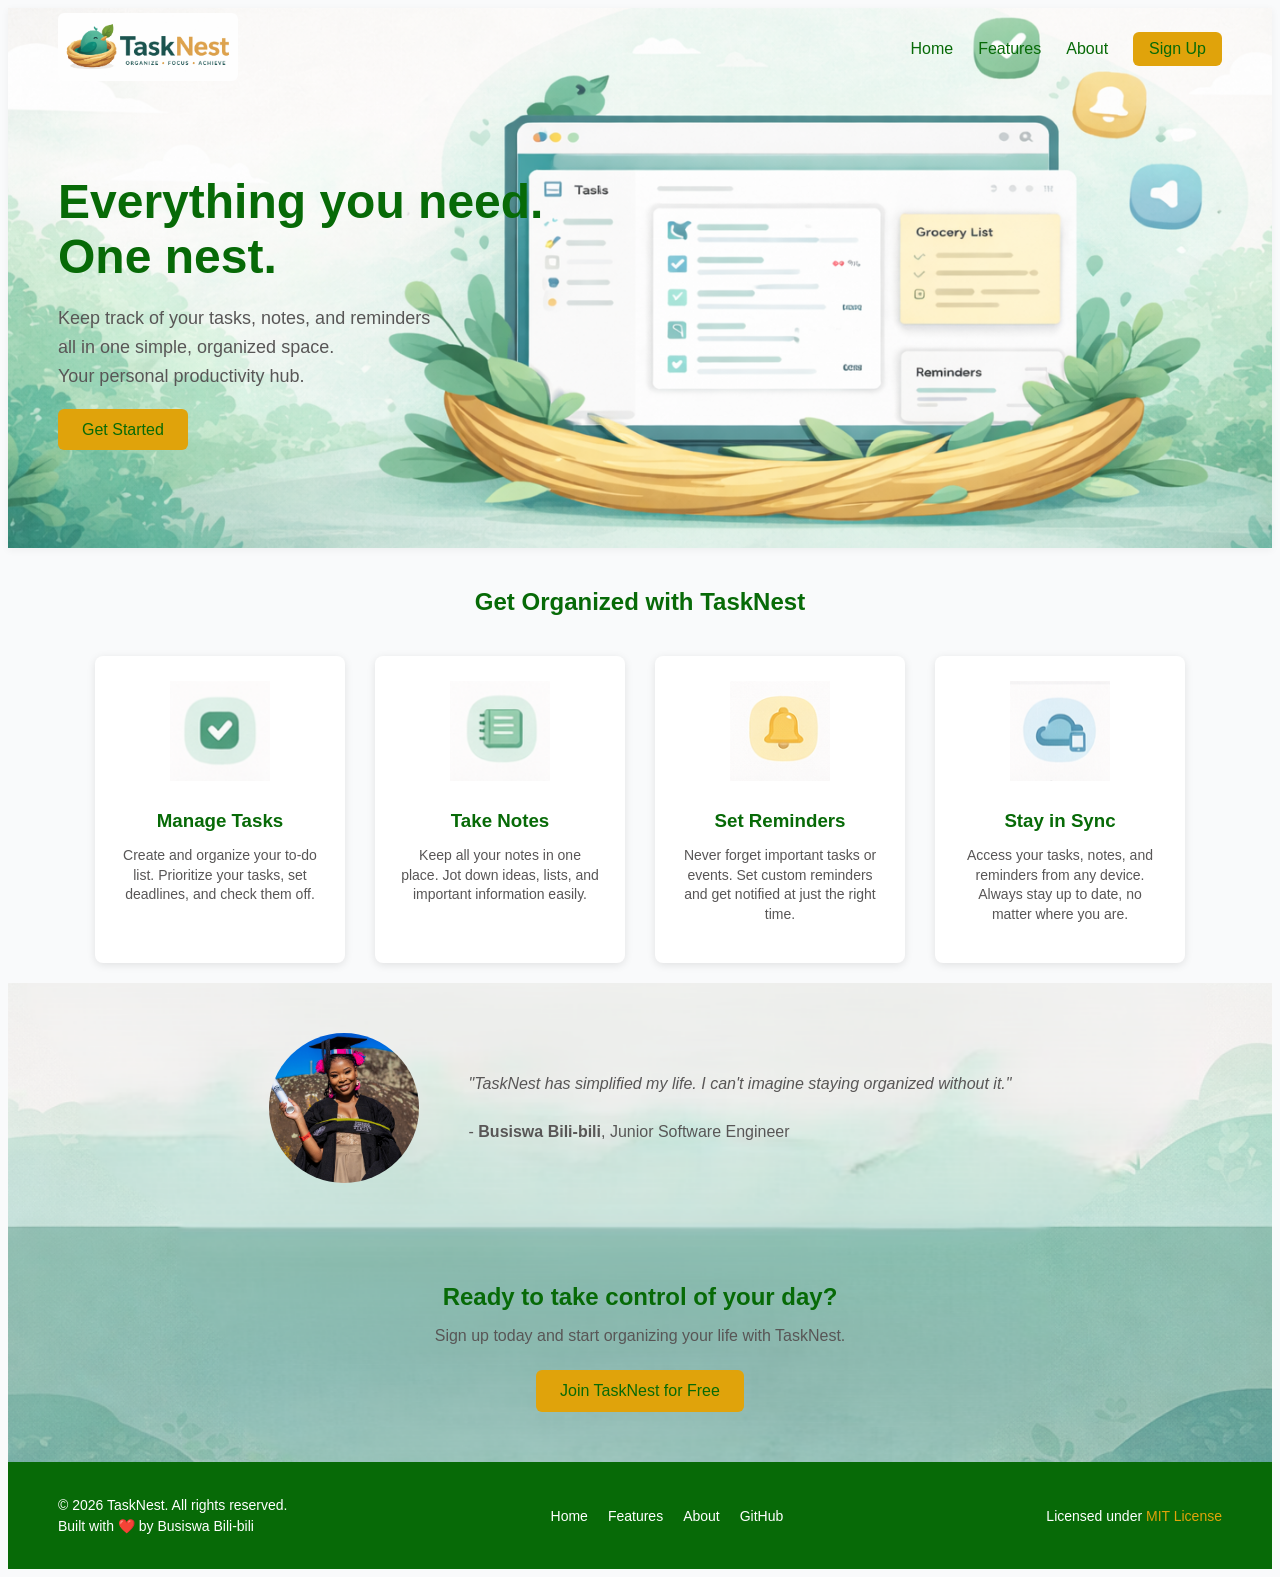
==== index.html @ 41fae0a1 "Add responsive design for mobile, tablet, and navigation menu" ====
<!doctype html>
<html lang="en">
  <head>
    <meta charset="UTF-8" />
    <meta name="viewport" content="width=device-width, initial-scale=1.0" />
    <title>TaskNest - Your Personal Productivity Hub</title>
    <link rel="stylesheet" href="style.css" />
  </head>
  <body>
    <div class="container">
      <header>
        <nav class="nav-bar">
          <div class="logo">
            <img src="images/TaskNestLogo2.png" alt="TaskNest Logo" />
          </div>

          <!-- HIDDEN CHECKBOX -->
          <input type="checkbox" id="menu-toggle" />

          <!-- HAMBURGER ICON -->
          <label for="menu-toggle" class="menu-icon">☰</label>

          <div class="nav-links">
            <a href="#">Home</a>
            <a href="#">Features</a>
            <a href="#">About</a>
            <a class="cta-button" href="#">Sign Up</a>
          </div>
        </nav>

        <section class="hero">
          <h1>Everything you need.<br />One nest.</h1>
          <p>
            Keep track of your tasks, notes, and reminders <br />
            all in one simple, organized space. <br />
            Your personal productivity hub.
          </p>
          <a href="#" class="cta-button" role="button">Get Started</a>
        </section>
      </header>

      <main>
        <h2>Get Organized with TaskNest</h2>
        <section class="features">
          <div class="feature">
            <img src="images/ManageTasks.png" alt="Manage Tasks" />
            <h3>Manage Tasks</h3>
            <p>
              Create and organize your to-do list. Prioritize your tasks, set
              deadlines, and check them off.
            </p>
          </div>

          <div class="feature">
            <img src="images/TakeNotes.png" alt="Take Notes" />
            <h3>Take Notes</h3>
            <p>
              Keep all your notes in one place. Jot down ideas, lists, and
              important information easily.
            </p>
          </div>

          <div class="feature">
            <img src="images/SetReminders.png" alt="Set Reminders" />
            <h3>Set Reminders</h3>
            <p>
              Never forget important tasks or events. Set custom reminders and
              get notified at just the right time.
            </p>
          </div>

          <div class="feature">
            <img src="images/StayInSync.png" alt="Stay in Sync" />
            <h3>Stay in Sync</h3>
            <p>
              Access your tasks, notes, and reminders from any device. Always
              stay up to date, no matter where you are.
            </p>
          </div>
        </section>

        <section class="testimonial-cta-content">
          <div class="testimonial">
            <img src="images/quotation.jpeg" alt="Quote icon" />
            <p>
              <em>
                "TaskNest has simplified my life. I can't imagine staying
                organized without it."</em
              >
              <br /><br />
              - <strong>Busiswa Bili-bili</strong>, Junior Software Engineer
            </p>
          </div>

          <div class="cta">
            <h2>Ready to take control of your day?</h2>
            <p>Sign up today and start organizing your life with TaskNest.</p>
            <a href="#" class="cta-button" role="button"
              >Join TaskNest for Free</a
            >
          </div>
        </section>
      </main>

      <footer class="footer">
        <div class="footer-content">
          <div class="footer-left">
            <p>&copy; 2026 TaskNest. All rights reserved.</p>
            <p>Built with ❤️ by Busiswa Bili-bili</p>
          </div>

          <div class="footer-links">
            <a href="#">Home</a>
            <a href="#">Features</a>
            <a href="#">About</a>
            <a href="https://github.com/BUSISWABILIBILI?tab=repositories"
              >GitHub</a
            >
          </div>

          <div class="footer-license">
            <p>
              Licensed under
              <a
                href="https://opensource.org/licenses/MIT"
                target="_blank"
                rel="noopener noreferrer"
              >
                MIT License
              </a>
            </p>
          </div>
        </div>
      </footer>
    </div>
  </body>
</html>
---- style.css ----
/* Page */
body {
  font-family: "Roboto", sans-serif;
  background-color: #f9fafb;
}

/* HEADER */
header {
  background: url("images/heroImg.png");
  background-size: cover;
  background-position: center;
  min-height: 60vh;
  padding: 5px 50px 80px;
  box-shadow: 0 2px 8px rgba(0, 0, 0, 0.05);
}

/* NAV BAR */
.nav-bar {
  display: flex;
  justify-content: space-between;
  align-items: center;
}

.nav-bar .logo img {
  width: 180px;
  border-radius: 6px;
}

/* NAV LINKS */
.nav-links {
  display: flex;
  gap: 25px;
  align-items: center;
}

.nav-links a {
  text-decoration: none;
  color: rgb(7, 106, 7);
  font-weight: 500;
  transition: color 0.3s ease;
}

.nav-links a:hover {
  color: rgb(224, 163, 11);
}

/* BUTTONS */
.cta-button {
  background-color: rgb(224, 163, 11);
  padding: 8px 16px;
  border-radius: 6px;
  color: rgb(7, 106, 7);
  cursor: pointer;
  border: none;
  transition: all 0.3s ease;
}

.cta-button:hover {
  background-color: rgb(226, 191, 100);
  color: rgb(7, 106, 7) !important;
  border: none;
}

/* HERO SECTION */
.hero {
  padding-top: 50px;
}

.hero h1 {
  color: rgb(7, 106, 7);
  font-size: 48px;
  margin-bottom: 20px;
}

.hero p {
  font-size: 18px;
  color: rgb(88, 86, 86);
  line-height: 1.6;
  margin-bottom: 30px;
}

.hero a {
  text-decoration: none;
  font-size: 16px;
  padding: 12px 24px;
}

/* MAIN CONTENT */
/* FEATURES */
main {
  color: rgb(7, 106, 7);
}

main h2 {
  text-align: center;
  margin: 40px 0;
}

.features {
  display: flex;
  gap: 30px;
  justify-content: center;
  flex-wrap: wrap;
  margin-bottom: 20px;
}

.feature {
  background-color: #fff;
  padding: 25px;
  border-radius: 8px;
  box-shadow: 0 2px 8px rgba(0, 0, 0, 0.1);
  text-align: center;
  width: 250px;
  transition:
    transform 0.3s ease,
    box-shadow 0.3s ease;
}

.feature:hover {
  transform: translateY(-8px);
  box-shadow: 0 8px 20px rgba(0, 0, 0, 0.15);
}

.feature img {
  width: 100px;
  margin-bottom: 15px;
}

.feature h3 {
  margin: 10px 0;
}

.feature p {
  color: rgb(88, 86, 86);
  font-size: 14px;
  line-height: 1.4;
}

/* TESTIMONIAL AND CTA */
.testimonial-cta-content {
  background: url("images/background.png");
  background-size: cover;
  background-position: center;
  padding: 50px;
  display: flex;
  flex-direction: column;
  gap: 60px;
}

/* TESTIMONIAL */
.testimonial {
  display: flex;
  justify-content: center;
  align-items: center;
  gap: 50px;
}

.testimonial img {
  width: 150px;
  height: 150px;
  border-radius: 50%;
  object-fit: cover;
}

.testimonial p {
  color: rgb(88, 86, 86);
  font-size: 16px;
  line-height: 1.5;
}

/* CTA */
.cta {
  text-align: center;
}

.cta h2 {
  margin-bottom: 15px;
}

.cta p {
  color: rgb(88, 86, 86);
  margin-bottom: 25px;
  font-size: 16px;
}

.cta a.cta-button {
  text-decoration: none;
  display: inline-block;
  padding: 12px 24px;
  font-size: 16px;
}

/* FOOTER */
.footer {
  background-color: rgb(7, 106, 7);
  color: #fff;
  padding: 30px 50px;
}

.footer-content {
  display: flex;
  justify-content: space-between;
  align-items: center;
  flex-wrap: wrap;
  gap: 20px;
}

/* LEFT SIDE */
.footer-left p {
  margin: 5px 0;
  font-size: 14px;
}

/* LINKS */
.footer-links {
  display: flex;
  gap: 20px;
}

.footer-links a {
  text-decoration: none;
  color: #fff;
  font-size: 14px;
  transition: color 0.3s ease;
}

.footer-links a:hover {
  color: rgb(224, 163, 11);
}

/* LICENSE */
.footer-license p {
  font-size: 14px;
}

.footer-license a {
  color: rgb(224, 163, 11);
  text-decoration: none;
}

.footer-license a:hover {
  text-decoration: underline;
}

/* MOBILE RESPONSIVENESS */
@media (max-width: 768px) {
  .footer-content {
    flex-direction: column;
    text-align: center;
  }

  .footer-links {
    justify-content: center;
  }
}

/* =========================
  GLOBAL RESPONSIVENESS
========================= */
* {
  box-sizing: border-box;
}

img {
  max-width: 100%;
  height: auto;
}

/* =========================
  TABLET (≤ 1024px)
========================= */
@media (max-width: 1024px) {
  header {
    padding: 20px 30px 60px;
    height: auto;
  }

  .hero h1 {
    font-size: 38px;
  }

  .hero p {
    font-size: 16px;
  }

  .testimonial {
    flex-direction: column;
    text-align: center;
    gap: 30px;
  }
}

/* =========================
  MOBILE (≤ 768px)
========================= */
@media (max-width: 768px) {
  header {
    background-position: center;
  }

  /* NAV */
  .nav-bar {
    position: relative;
    flex-direction: row;
    justify-content: space-between;
    align-items: center;

    background-color: rgba(255, 255, 255, 0.9);
    padding: 10px 15px;
    border-radius: 8px;
  }

  .nav-links {
    position: absolute;
    top: 100%;
    left: 0;
    width: 100%;
    background-color: white;

    flex-direction: column;
    align-items: center;
    gap: 20px;
    padding: 20px 0;

    /* FIXED ANIMATION */
    opacity: 0;
    transform: translateY(-10px);
    pointer-events: none;

    z-index: 10;
    transition: all 0.3s ease;
    box-shadow: 0 8px 20px rgba(0, 0, 0, 0.1);
  }

  .nav-links a:not(.cta-button) {
    padding: 8px 0;
    width: 100%;
  }

  #menu-toggle:checked + .menu-icon + .nav-links {
    opacity: 1;
    transform: translateY(0);
    pointer-events: auto;
  }

  /* HERO */
  .hero {
    text-align: center;
    padding-top: 30px;
  }

  .hero h1 {
    font-size: 30px;
    line-height: 1.2;
    color: rgb(3, 64, 3);
  }

  .hero p {
    font-size: 15px;
    color: rgb(48, 47, 47);
  }

  /* FEATURES */
  .features {
    gap: 20px;
  }

  .feature {
    width: 100%;
    max-width: 320px;
  }

  /* TESTIMONIAL + CTA */
  .testimonial-cta-content {
    padding: 30px 20px;
  }

  .testimonial img {
    width: 120px;
    height: 120px;
  }

  /* FOOTER */
  .footer {
    padding: 20px;
  }
}

/* =========================
  SMALL MOBILE (≤ 480px)
========================= */
@media (max-width: 480px) {
  .hero h1 {
    font-size: 24px;
  }

  .cta a.cta-button {
    width: 100%;
  }

  .feature {
    padding: 20px;
  }
}

/* HIDE CHECKBOX */
#menu-toggle {
  display: none;
}

/* HAMBURGER ICON */
.menu-icon {
  display: none;
  font-size: 30px;
  cursor: pointer;
  color: rgb(7, 106, 7);
  padding: 5px 10px;
}

@media (max-width: 768px) {
  .menu-icon {
    display: block;
  }

  .nav-links a:not(:last-child) {
    border-bottom: 1px solid #eee;
    width: 100%;
    text-align: center;
  }
}
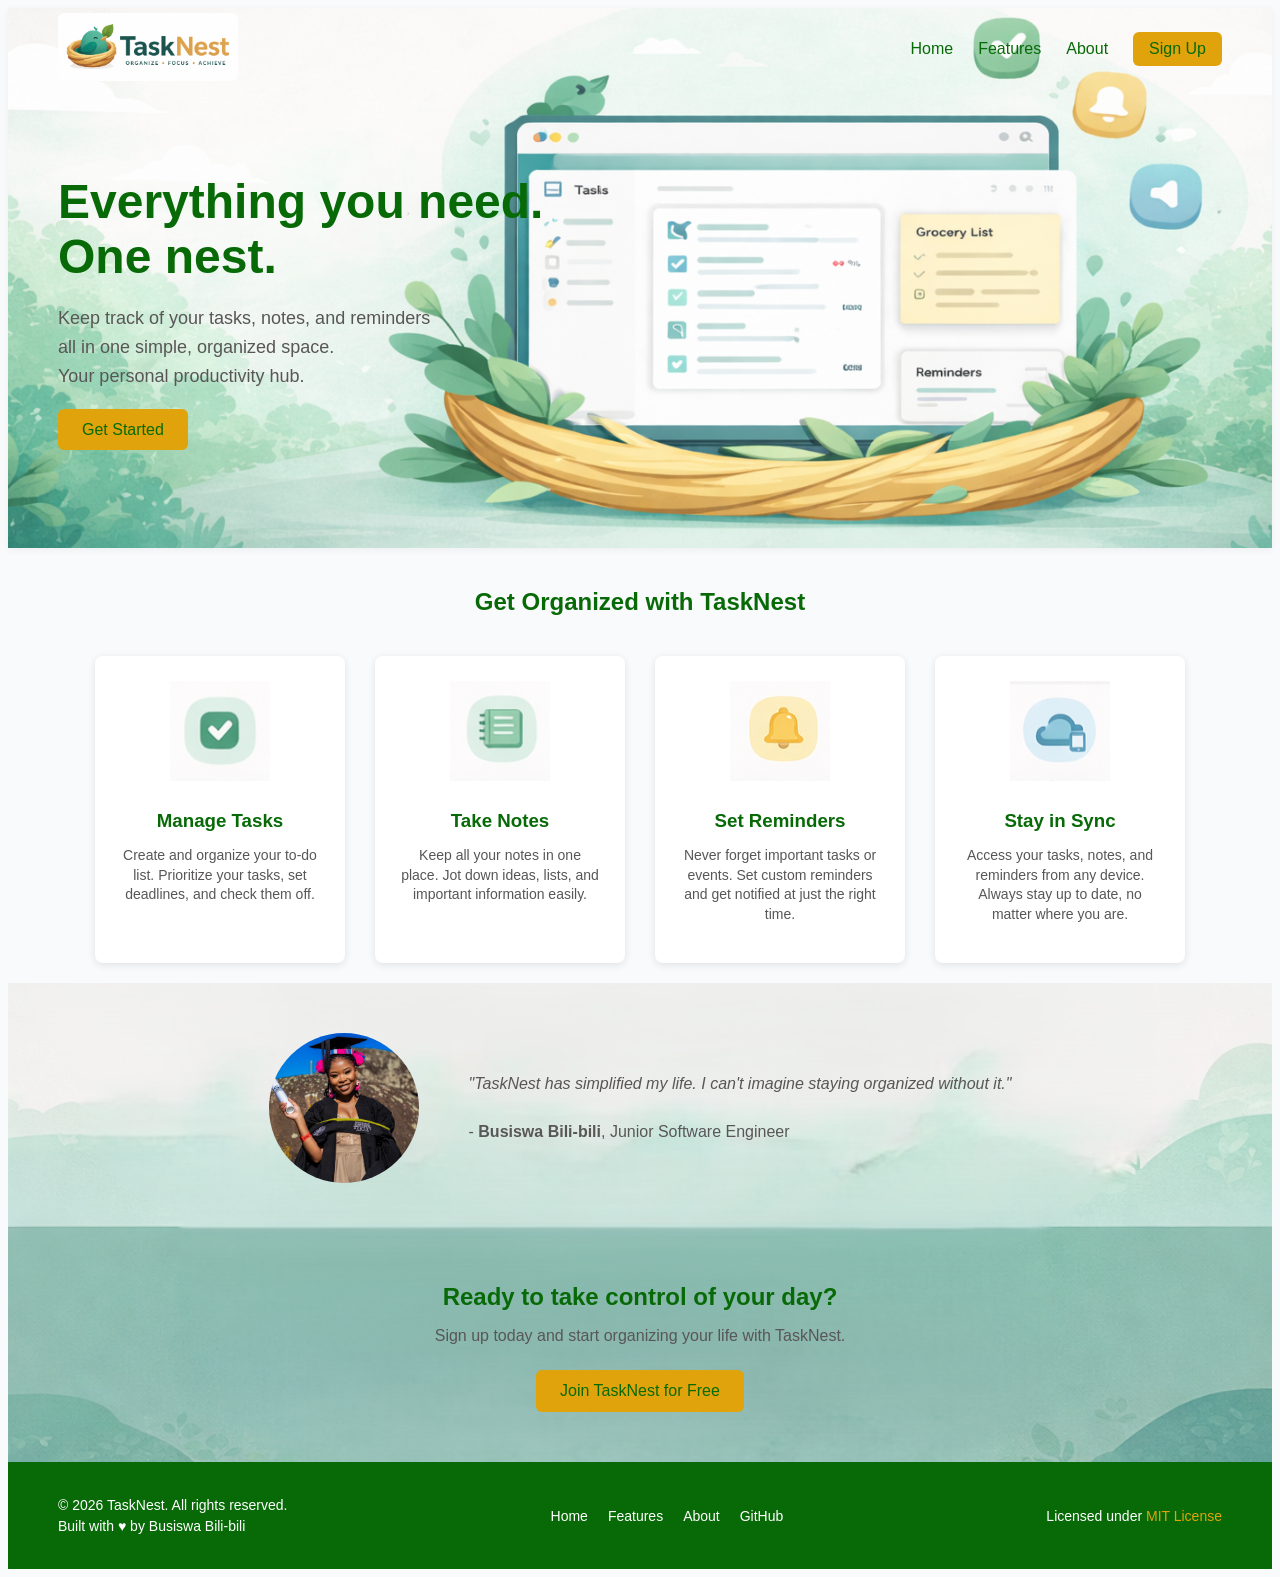
==== commit 77e94424: "Add dedicated signup page and link buttons" ====
--- a/index.html
+++ b/index.html
@@ -18,13 +18,13 @@
           <input type="checkbox" id="menu-toggle" />
 
           <!-- HAMBURGER ICON -->
-          <label for="menu-toggle" class="menu-icon">☰</label>
+          <label for="menu-toggle" class="menu-icon">&#9776;</label>
 
           <div class="nav-links">
-            <a href="#">Home</a>
-            <a href="#">Features</a>
-            <a href="#">About</a>
-            <a class="cta-button" href="#">Sign Up</a>
+            <a href="index.html">Home</a>
+            <a href="#features">Features</a>
+            <a href="about.html">About</a>
+            <a class="cta-button" href="signup.html">Sign Up</a>
           </div>
         </nav>
 
@@ -35,13 +35,13 @@
             all in one simple, organized space. <br />
             Your personal productivity hub.
           </p>
-          <a href="#" class="cta-button" role="button">Get Started</a>
+          <a href="signup.html" class="cta-button" role="button">Get Started</a>
         </section>
       </header>
 
       <main>
         <h2>Get Organized with TaskNest</h2>
-        <section class="features">
+        <section class="features" id="features">
           <div class="feature">
             <img src="images/ManageTasks.png" alt="Manage Tasks" />
             <h3>Manage Tasks</h3>
@@ -95,7 +95,7 @@
           <div class="cta">
             <h2>Ready to take control of your day?</h2>
             <p>Sign up today and start organizing your life with TaskNest.</p>
-            <a href="#" class="cta-button" role="button"
+            <a href="signup.html" class="cta-button" role="button"
               >Join TaskNest for Free</a
             >
           </div>
@@ -106,14 +106,16 @@
         <div class="footer-content">
           <div class="footer-left">
             <p>&copy; 2026 TaskNest. All rights reserved.</p>
-            <p>Built with ❤️ by Busiswa Bili-bili</p>
+            <p>Built with &hearts; by Busiswa Bili-bili</p>
           </div>
 
           <div class="footer-links">
-            <a href="#">Home</a>
-            <a href="#">Features</a>
-            <a href="#">About</a>
-            <a href="https://github.com/BUSISWABILIBILI?tab=repositories"
+            <a href="index.html">Home</a>
+            <a href="index.html#features">Features</a>
+            <a href="about.html">About</a>
+            <a
+              href="https://github.com/BUSISWABILIBILI?tab=repositories"
+              target="_blank"
               >GitHub</a
             >
           </div>
--- a/style.css
+++ b/style.css
@@ -83,6 +83,88 @@
   text-decoration: none;
   font-size: 16px;
   padding: 12px 24px;
+}
+
+/* ABOUT PAGE */
+.about-header {
+  min-height: 45vh;
+}
+
+.signup-header {
+  min-height: auto;
+  padding-bottom: 30px;
+}
+
+.about-hero {
+  max-width: 720px;
+}
+
+.about-hero p {
+  max-width: 620px;
+}
+
+.about-main {
+  color: rgb(7, 106, 7);
+}
+
+.about-section {
+  display: flex;
+  gap: 40px;
+  align-items: flex-start;
+  justify-content: center;
+  padding: 60px 50px;
+}
+
+.about-copy {
+  max-width: 560px;
+}
+
+.about-copy h2,
+.about-cta h2 {
+  text-align: left;
+  margin: 0 0 20px;
+}
+
+.about-copy p,
+.about-highlight p,
+.about-cta p {
+  color: rgb(88, 86, 86);
+  line-height: 1.6;
+}
+
+.about-highlights {
+  display: grid;
+  gap: 20px;
+  width: min(100%, 420px);
+}
+
+.about-highlight {
+  background-color: #fff;
+  border-radius: 8px;
+  box-shadow: 0 2px 8px rgba(0, 0, 0, 0.1);
+  padding: 24px;
+}
+
+.about-highlight h3 {
+  margin-top: 0;
+}
+
+.about-cta {
+  background: url("images/background.png");
+  background-position: center;
+  background-size: cover;
+  padding: 50px;
+  text-align: center;
+}
+
+.about-cta h2 {
+  text-align: center;
+}
+
+.about-cta a {
+  display: inline-block;
+  margin-top: 10px;
+  text-decoration: none;
 }
 
 /* MAIN CONTENT */
@@ -190,6 +272,77 @@
   font-size: 16px;
 }
 
+/* SIGNUP */
+.signup-section {
+  display: flex;
+  gap: 40px;
+  align-items: center;
+  justify-content: center;
+  padding: 60px 50px;
+}
+
+.signup-page-main {
+  min-height: 55vh;
+}
+
+.signup-page-section {
+  align-items: flex-start;
+}
+
+.signup-copy {
+  max-width: 440px;
+}
+
+.signup-copy h1,
+.signup-copy h2 {
+  color: rgb(7, 106, 7);
+  margin: 0 0 15px;
+  text-align: left;
+}
+
+.signup-copy p,
+.signup-message {
+  color: rgb(88, 86, 86);
+  line-height: 1.6;
+}
+
+.signup-form {
+  display: grid;
+  gap: 12px;
+  width: min(100%, 420px);
+  background-color: #fff;
+  border-radius: 8px;
+  box-shadow: 0 2px 8px rgba(0, 0, 0, 0.1);
+  padding: 28px;
+}
+
+.signup-form label {
+  font-weight: 600;
+}
+
+.signup-form input {
+  border: 1px solid #d9e2dc;
+  border-radius: 6px;
+  color: rgb(48, 47, 47);
+  font: inherit;
+  padding: 12px;
+}
+
+.signup-form input:focus {
+  border-color: rgb(7, 106, 7);
+  outline: 2px solid rgba(7, 106, 7, 0.15);
+}
+
+.signup-form button {
+  font: inherit;
+  margin-top: 8px;
+}
+
+.signup-message {
+  min-height: 24px;
+  margin: 0;
+}
+
 /* FOOTER */
 .footer {
   background-color: rgb(7, 106, 7);
@@ -267,7 +420,7 @@
 }
 
 /* =========================
-  TABLET (≤ 1024px)
+  TABLET (max-width: 1024px)
 ========================= */
 @media (max-width: 1024px) {
   header {
@@ -288,10 +441,39 @@
     text-align: center;
     gap: 30px;
   }
+
+  .signup-section {
+    flex-direction: column;
+    padding: 50px 30px;
+  }
+
+  .signup-copy {
+    max-width: 100%;
+    text-align: center;
+  }
+
+  .signup-copy h1,
+  .signup-copy h2 {
+    text-align: center;
+  }
+
+  .about-section {
+    flex-direction: column;
+    padding: 50px 30px;
+  }
+
+  .about-copy {
+    max-width: 100%;
+  }
+
+  .about-highlights {
+    width: 100%;
+  }
+
 }
 
 /* =========================
-  MOBILE (≤ 768px)
+  MOBILE (max-width: 768px)
 ========================= */
 @media (max-width: 768px) {
   header {
@@ -380,6 +562,16 @@
     height: 120px;
   }
 
+  .about-section,
+  .about-cta,
+  .signup-section {
+    padding: 30px 20px;
+  }
+
+  .about-copy h2 {
+    text-align: center;
+  }
+
   /* FOOTER */
   .footer {
     padding: 20px;
@@ -387,7 +579,7 @@
 }
 
 /* =========================
-  SMALL MOBILE (≤ 480px)
+  SMALL MOBILE (max-width: 480px)
 ========================= */
 @media (max-width: 480px) {
   .hero h1 {
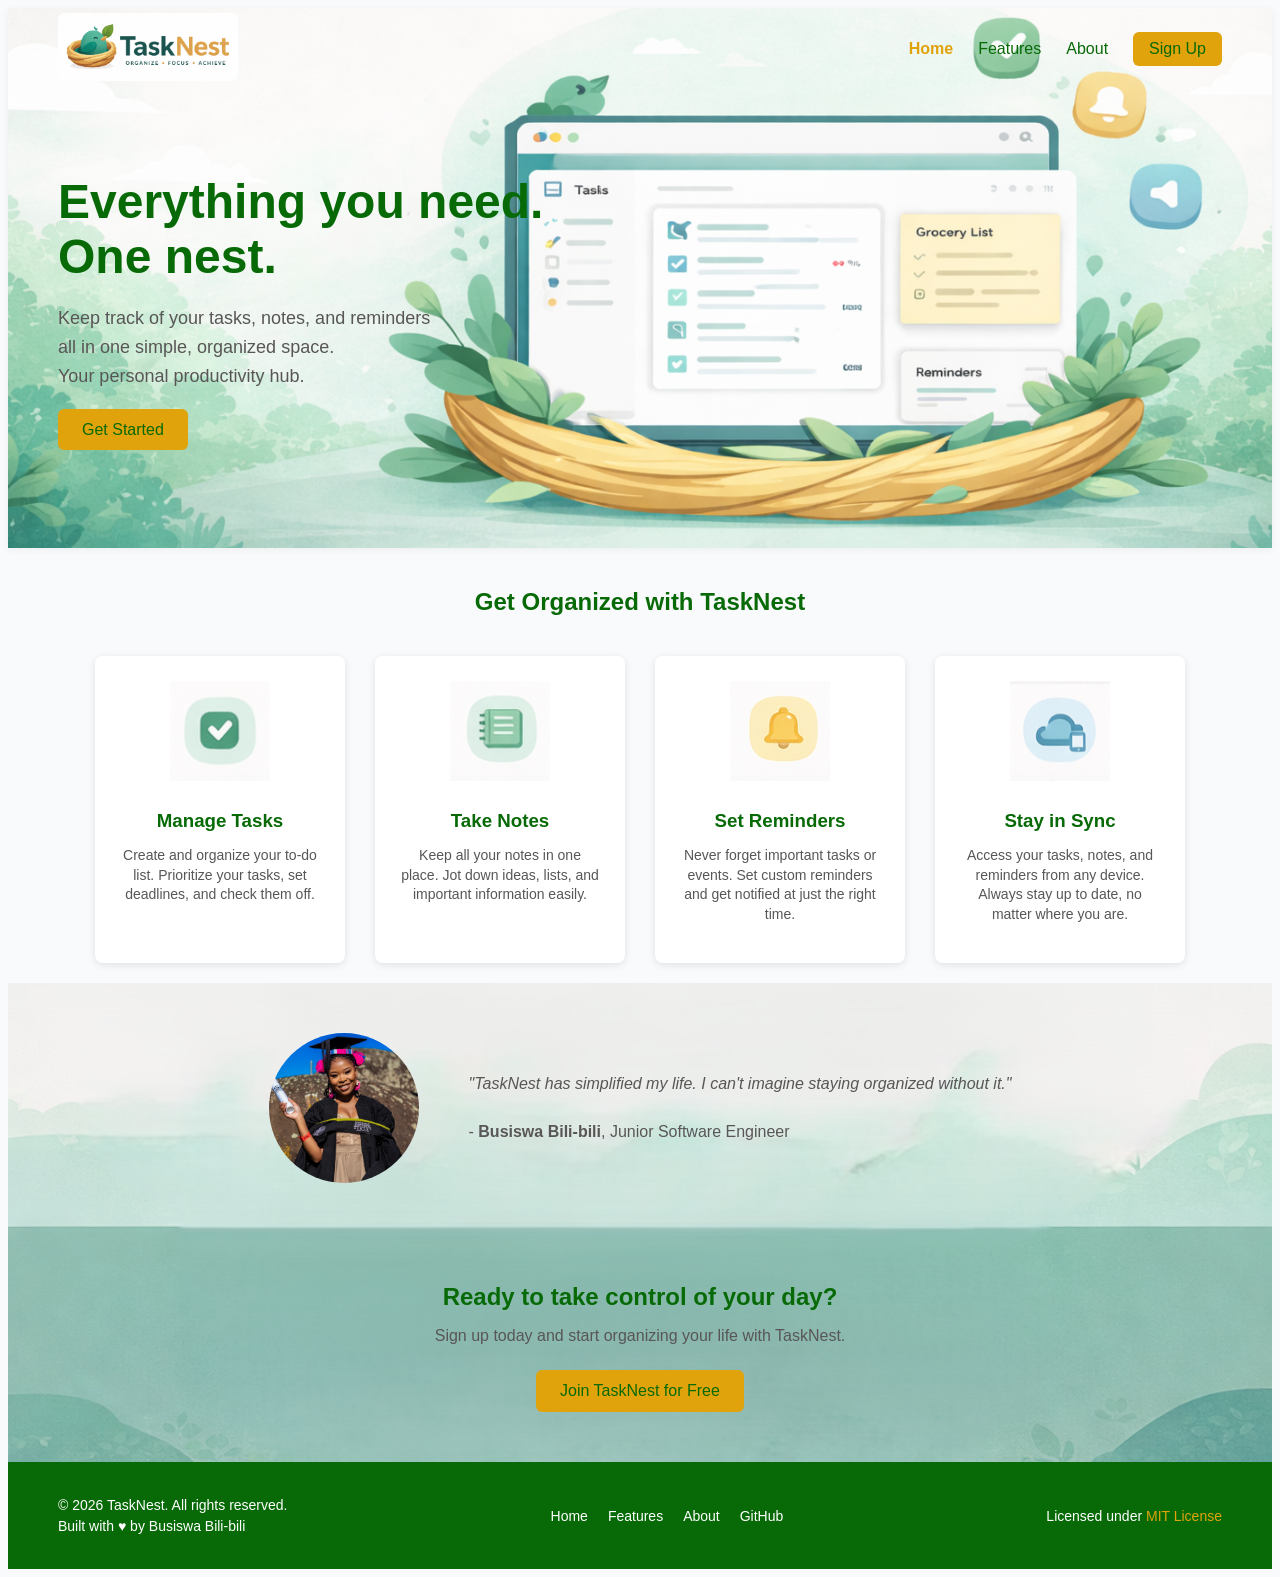
==== commit ed98ebdd: "Add active nav state styling" ====
--- a/index.html
+++ b/index.html
@@ -21,7 +21,7 @@
           <label for="menu-toggle" class="menu-icon">&#9776;</label>
 
           <div class="nav-links">
-            <a href="index.html">Home</a>
+            <a href="index.html" class="active">Home</a>
             <a href="#features">Features</a>
             <a href="about.html">About</a>
             <a class="cta-button" href="signup.html">Sign Up</a>
--- a/style.css
+++ b/style.css
@@ -42,6 +42,11 @@
 
 .nav-links a:hover {
   color: rgb(224, 163, 11);
+}
+
+.nav-links a.active {
+  color: rgb(224, 163, 11);
+  font-weight: 700;
 }
 
 /* BUTTONS */
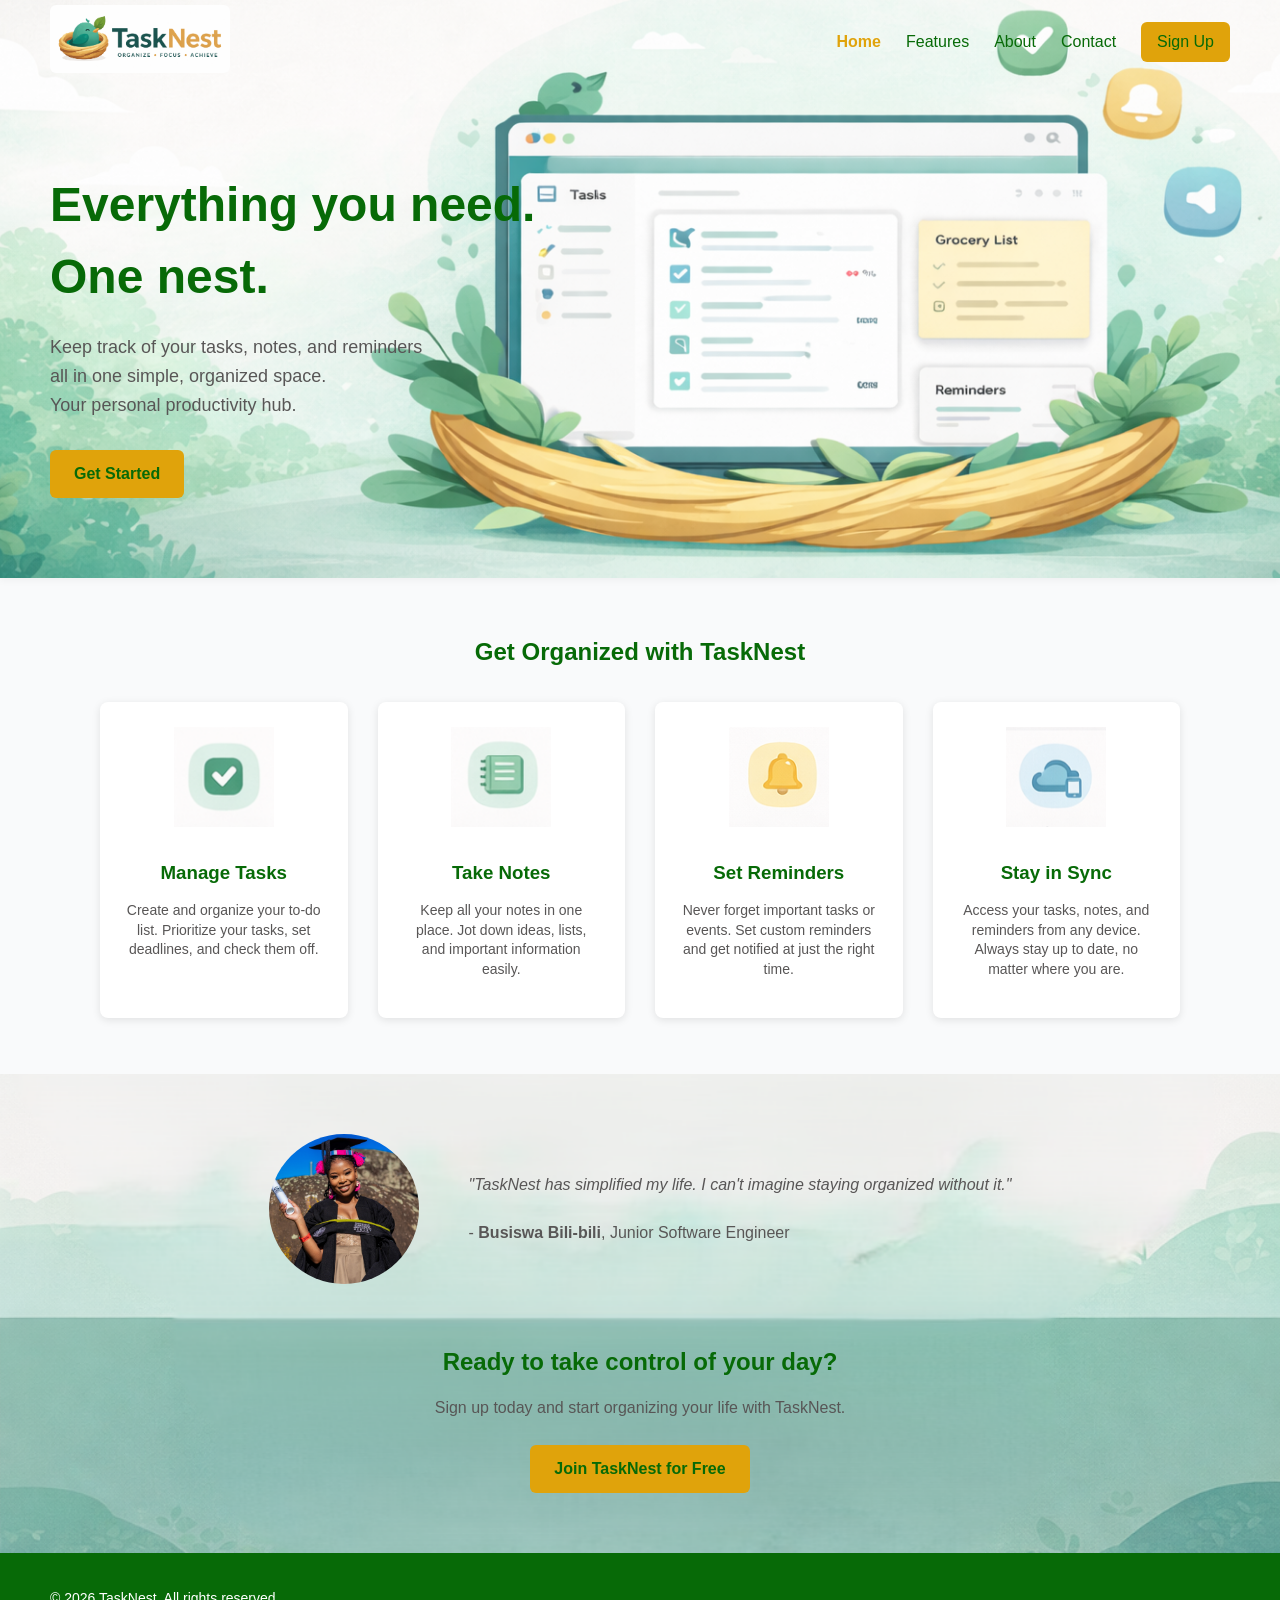
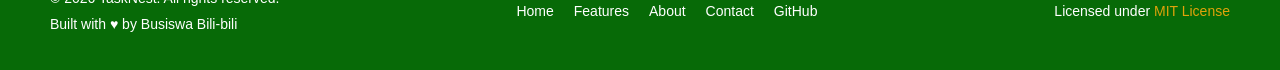
==== commit 112115b7: "Refresh README for TaskNest pages and links" ====
--- a/index.html
+++ b/index.html
@@ -7,6 +7,7 @@
     <link rel="stylesheet" href="style.css" />
   </head>
   <body>
+    <a href="#main-content" class="skip-link">Skip to main content</a>
     <div class="container">
       <header>
         <nav class="nav-bar">
@@ -18,12 +19,18 @@
           <input type="checkbox" id="menu-toggle" />
 
           <!-- HAMBURGER ICON -->
-          <label for="menu-toggle" class="menu-icon">&#9776;</label>
+          <label
+            for="menu-toggle"
+            class="menu-icon"
+            aria-label="Open navigation menu"
+            >&#9776;</label
+          >
 
           <div class="nav-links">
             <a href="index.html" class="active">Home</a>
             <a href="#features">Features</a>
             <a href="about.html">About</a>
+            <a href="contact.html">Contact</a>
             <a class="cta-button" href="signup.html">Sign Up</a>
           </div>
         </nav>
@@ -39,7 +46,7 @@
         </section>
       </header>
 
-      <main>
+      <main id="main-content">
         <h2>Get Organized with TaskNest</h2>
         <section class="features" id="features">
           <div class="feature">
@@ -113,6 +120,7 @@
             <a href="index.html">Home</a>
             <a href="index.html#features">Features</a>
             <a href="about.html">About</a>
+            <a href="contact.html">Contact</a>
             <a
               href="https://github.com/BUSISWABILIBILI?tab=repositories"
               target="_blank"
--- a/style.css
+++ b/style.css
@@ -1,7 +1,37 @@
 /* Page */
+html {
+  scroll-behavior: smooth;
+}
+
 body {
   font-family: "Roboto", sans-serif;
   background-color: #f9fafb;
+  line-height: 1.5;
+  margin: 0;
+}
+
+.skip-link {
+  background-color: rgb(7, 106, 7);
+  color: #fff;
+  left: 16px;
+  padding: 10px 14px;
+  position: absolute;
+  text-decoration: none;
+  top: -48px;
+  z-index: 100;
+}
+
+.skip-link:focus {
+  top: 16px;
+}
+
+a:focus-visible,
+button:focus-visible,
+input:focus-visible,
+textarea:focus-visible,
+.menu-icon:focus-visible {
+  outline: 3px solid rgb(224, 163, 11);
+  outline-offset: 3px;
 }
 
 /* HEADER */
@@ -19,6 +49,8 @@
   display: flex;
   justify-content: space-between;
   align-items: center;
+  max-width: 1180px;
+  margin: 0 auto;
 }
 
 .nav-bar .logo img {
@@ -57,6 +89,9 @@
   color: rgb(7, 106, 7);
   cursor: pointer;
   border: none;
+  display: inline-block;
+  font-weight: 700;
+  text-decoration: none;
   transition: all 0.3s ease;
 }
 
@@ -69,6 +104,8 @@
 /* HERO SECTION */
 .hero {
   padding-top: 50px;
+  max-width: 1180px;
+  margin: 0 auto;
 }
 
 .hero h1 {
@@ -96,6 +133,11 @@
 }
 
 .signup-header {
+  min-height: auto;
+  padding-bottom: 30px;
+}
+
+.contact-header {
   min-height: auto;
   padding-bottom: 30px;
 }
@@ -180,15 +222,20 @@
 
 main h2 {
   text-align: center;
-  margin: 40px 0;
+  margin: 0 0 32px;
+}
+
+main > h2 {
+  padding: 56px 20px 0;
 }
 
 .features {
-  display: flex;
+  display: grid;
   gap: 30px;
-  justify-content: center;
-  flex-wrap: wrap;
-  margin-bottom: 20px;
+  grid-template-columns: repeat(4, minmax(0, 1fr));
+  max-width: 1180px;
+  margin: 0 auto;
+  padding: 0 50px 56px;
 }
 
 .feature {
@@ -197,7 +244,7 @@
   border-radius: 8px;
   box-shadow: 0 2px 8px rgba(0, 0, 0, 0.1);
   text-align: center;
-  width: 250px;
+  width: 100%;
   transition:
     transform 0.3s ease,
     box-shadow 0.3s ease;
@@ -228,7 +275,7 @@
   background: url("images/background.png");
   background-size: cover;
   background-position: center;
-  padding: 50px;
+  padding: 60px 50px;
   display: flex;
   flex-direction: column;
   gap: 60px;
@@ -240,6 +287,8 @@
   justify-content: center;
   align-items: center;
   gap: 50px;
+  max-width: 900px;
+  margin: 0 auto;
 }
 
 .testimonial img {
@@ -258,6 +307,8 @@
 /* CTA */
 .cta {
   text-align: center;
+  max-width: 760px;
+  margin: 0 auto;
 }
 
 .cta h2 {
@@ -278,15 +329,19 @@
 }
 
 /* SIGNUP */
-.signup-section {
+.signup-section,
+.contact-section {
   display: flex;
   gap: 40px;
   align-items: center;
   justify-content: center;
+  max-width: 1080px;
+  margin: 0 auto;
   padding: 60px 50px;
 }
 
-.signup-page-main {
+.signup-page-main,
+.contact-page-main {
   min-height: 55vh;
 }
 
@@ -294,24 +349,29 @@
   align-items: flex-start;
 }
 
-.signup-copy {
+.signup-copy,
+.contact-copy {
   max-width: 440px;
 }
 
 .signup-copy h1,
-.signup-copy h2 {
+.signup-copy h2,
+.contact-copy h1 {
   color: rgb(7, 106, 7);
   margin: 0 0 15px;
   text-align: left;
 }
 
 .signup-copy p,
-.signup-message {
+.signup-message,
+.contact-copy p,
+.form-message {
   color: rgb(88, 86, 86);
   line-height: 1.6;
 }
 
-.signup-form {
+.signup-form,
+.contact-form {
   display: grid;
   gap: 12px;
   width: min(100%, 420px);
@@ -321,11 +381,14 @@
   padding: 28px;
 }
 
-.signup-form label {
+.signup-form label,
+.contact-form label {
   font-weight: 600;
 }
 
-.signup-form input {
+.signup-form input,
+.contact-form input,
+.contact-form textarea {
   border: 1px solid #d9e2dc;
   border-radius: 6px;
   color: rgb(48, 47, 47);
@@ -333,17 +396,39 @@
   padding: 12px;
 }
 
-.signup-form input:focus {
+.contact-form textarea {
+  resize: vertical;
+}
+
+.signup-form input:focus,
+.contact-form input:focus,
+.contact-form textarea:focus {
   border-color: rgb(7, 106, 7);
   outline: 2px solid rgba(7, 106, 7, 0.15);
 }
 
-.signup-form button {
+.signup-form input:invalid:not(:placeholder-shown),
+.contact-form input:invalid:not(:placeholder-shown),
+.contact-form textarea:invalid:not(:placeholder-shown) {
+  border-color: #b42318;
+}
+
+.signup-form button,
+.contact-form button {
   font: inherit;
   margin-top: 8px;
 }
 
-.signup-message {
+.form-help {
+  color: rgb(88, 86, 86);
+  font-size: 13px;
+  margin: -6px 0 4px;
+}
+
+.signup-message,
+.form-message {
+  color: rgb(7, 106, 7);
+  font-weight: 600;
   min-height: 24px;
   margin: 0;
 }
@@ -361,6 +446,8 @@
   align-items: center;
   flex-wrap: wrap;
   gap: 20px;
+  max-width: 1180px;
+  margin: 0 auto;
 }
 
 /* LEFT SIDE */
@@ -441,24 +528,32 @@
     font-size: 16px;
   }
 
+  .features {
+    grid-template-columns: repeat(2, minmax(0, 1fr));
+    padding: 0 30px 50px;
+  }
+
   .testimonial {
     flex-direction: column;
     text-align: center;
     gap: 30px;
   }
 
-  .signup-section {
+  .signup-section,
+  .contact-section {
     flex-direction: column;
     padding: 50px 30px;
   }
 
-  .signup-copy {
+  .signup-copy,
+  .contact-copy {
     max-width: 100%;
     text-align: center;
   }
 
   .signup-copy h1,
-  .signup-copy h2 {
+  .signup-copy h2,
+  .contact-copy h1 {
     text-align: center;
   }
 
@@ -550,11 +645,14 @@
   /* FEATURES */
   .features {
     gap: 20px;
+    grid-template-columns: 1fr;
+    padding: 0 20px 40px;
   }
 
   .feature {
     width: 100%;
-    max-width: 320px;
+    max-width: 360px;
+    margin: 0 auto;
   }
 
   /* TESTIMONIAL + CTA */
@@ -569,7 +667,8 @@
 
   .about-section,
   .about-cta,
-  .signup-section {
+  .signup-section,
+  .contact-section {
     padding: 30px 20px;
   }
 
@@ -600,9 +699,18 @@
   }
 }
 
-/* HIDE CHECKBOX */
+/* VISUALLY HIDE CHECKBOX */
 #menu-toggle {
-  display: none;
+  height: 1px;
+  opacity: 0;
+  overflow: hidden;
+  position: absolute;
+  width: 1px;
+}
+
+#menu-toggle:focus-visible + .menu-icon {
+  outline: 3px solid rgb(224, 163, 11);
+  outline-offset: 3px;
 }
 
 /* HAMBURGER ICON */
